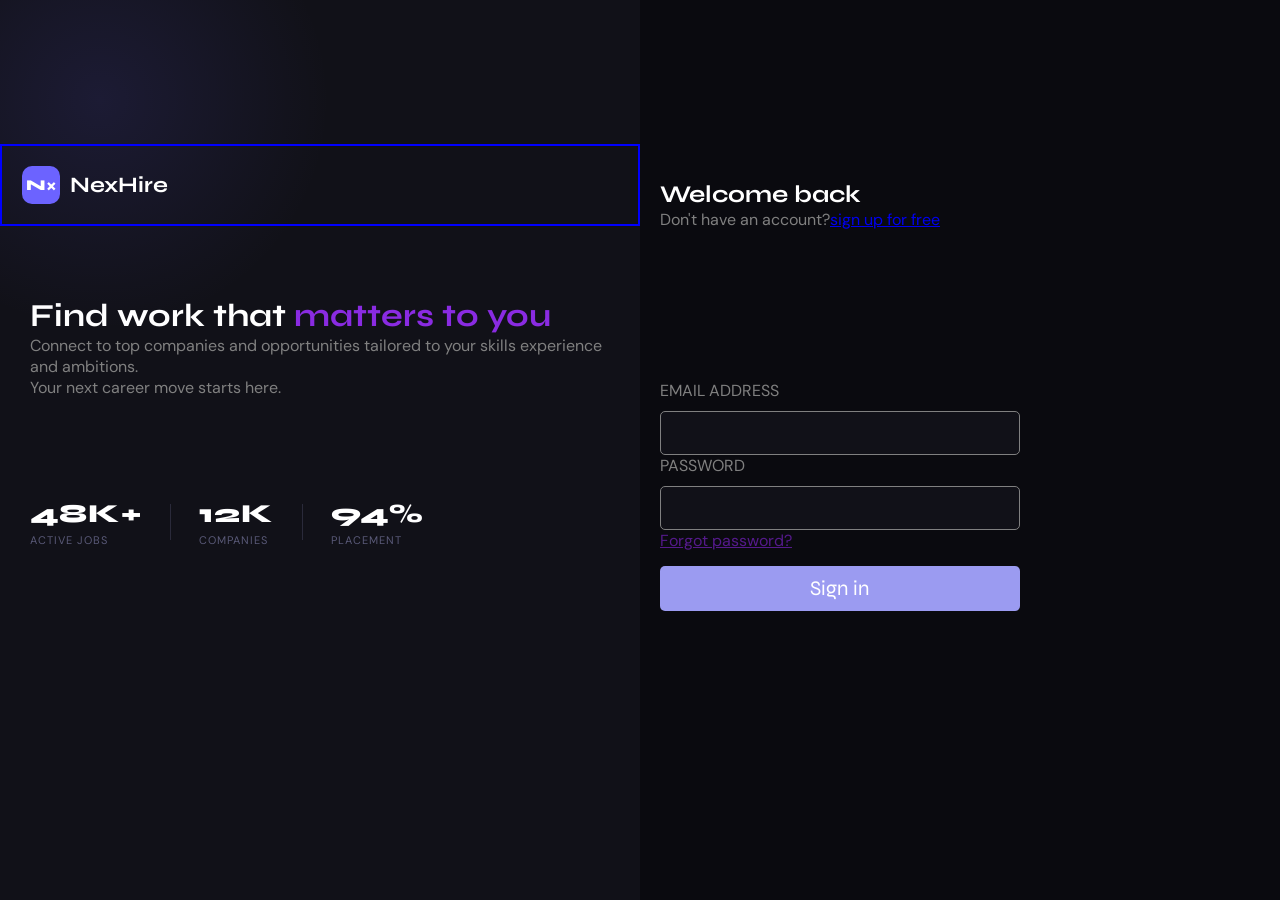
==== Job_Finder/frontend/HTML/login.html @ b122c4f0 "initial commit" ====
<!DOCTYPE html>
<html lang="en">
<head>
    <meta charset="UTF-8">
    <meta name="viewport" content="width=device-width, initial-scale=1.0">
    <title>Log in</title>
    <link rel="stylesheet" href="../CSS/login.css">
    <link href="https://fonts.googleapis.com/css2?family=Syne:wght@400;600;700;800&family=DM+Sans:wght@300;400;500&display=swap" rel="stylesheet">
</head>
<body>
    <div class="main-container">
            <div class="half" style="background-color: #111118;">
                <div class="content">
                    <div class="logo">
                        <div class="logo-icon">N×</div>
                        <span class="logo-text">NexHire</span>
                    </div>
                    <div class="box">
                        <h1><span style="color:white;">Find work that</span><span style="color: blueviolet;"> matters to you</span></h1>
                        <p>
                            Connect to top companies and opportunities
                            tailored to your skills experience and ambitions.<br>
                            Your next career move starts here.
                        </p>
                    </div>
                    <div class="box">
                        <div class="stat-row">
                            <div class="stat">
                                <span class="stat-num">48K+</span>
                                <span class="stat-label">Active Jobs</span>
                            </div>
                            <div class="stat-divider"></div>
                            <div class="stat">
                                <span class="stat-num">12K</span>
                                <span class="stat-label">Companies</span>
                            </div>
                            <div class="stat-divider"></div>
                            <div class="stat">
                                <span class="stat-num">94%</span>
                                <span class="stat-label">Placement</span>
                            </div>
                        </div>
                    </div>
                </div>
            </div>
            <div class="half" style="background-color: #0a0a0f;">
                <div class="content">
                    <div class="first">
                        <h2>Welcome back</h2>
                        <span>Don't have an account?<a href="../HTML/index.html">sign up for free</a></span>
                    </div>
                    <div>
                        <div class="input">
                            <label for="email">EMAIL ADDRESS</label>
                            <input id="email" type="email">
                            <label for="password">PASSWORD</label>
                            <input id="password" type="password">
                            <a href="">Forgot password?</a>
                            <div class="button">
                                <button id="btn">Sign in</button>
                            </div>
                        </div>
                       
                    </div>
                    
                </div>
            </div>
    </div>
</body>
</html>
---- Job_Finder/frontend/CSS/login.css ----
*{
    margin: 0;
    box-sizing: border-box;
}

body{
    height: 100vh;
    font-family: 'DM Sans', sans-serif;
}

.main-container{
    display: flex;
    height: 100%;
}

h1, h2, h3, .logo{
  font-family: 'Syne', sans-serif;
  color: white;
}

.logo {
  display: flex;
  align-items: center;
  gap: 10px;
  margin-bottom: 40px;
  border: 2px solid blue;
  padding: 20px;
}

.logo-icon {
  width: 38px;
  height: 38px;
  background: #6c63ff;
  border-radius: 10px;
  display: flex;
  align-items: center;
  justify-content: center;
  font-family: 'Syne', sans-serif;
  font-weight: 800;
  font-size: 15px;
  color: white;
}

.logo-text {
  font-family: 'Syne', sans-serif;
  font-weight: 700;
  font-size: 22px;
  color: white;
}

.half{
 
    width: 100%;
    display: flex;
    flex-direction: column;
    background-color: black;
    color:grey;
}

.box{
    padding: 30px;
  
}

.stat-row {
  display: flex;
  gap: 28px;
  align-items: center;
  margin-top: 40px;
 
}

.stat {
  display: flex;
  flex-direction: column;
  gap: 4px;
 
}

.stat-num {
  font-family: 'Syne', sans-serif;
  font-size: 26px;
  font-weight: 800;
  color: white;
  letter-spacing: 1px;
}

.stat-label {
  font-size: 11px;
  color: #5a5a78;
  text-transform: uppercase;
  letter-spacing: 1px;
}

.stat-divider {
  width: 1px;
  height: 36px;
  background: #2a2a3a;
}

.content{
   
    display: flex;
    flex-direction: column;
    justify-content: center;
    height:80%;
   
   
}

.first{
    display: flex;
    flex-direction: column;
    height:100%;
    padding:20px;
    height:200px;
}

.input{
    display: flex;
    flex-direction: column;
    height:100%;
    padding:20px;
    height: 200px;
}

button{
    border: none;
    border-radius: 5px;
    width:60%;
    padding: 10px;
    margin-top: 15px;
    background-color:rgb(155, 155, 241);
    transition: transform 0.2s ease, box-shadow 0.2s ease;
    color: white;
    font-size:1.3rem;
    font-family: 'Syne', sans-serif;
}

button:hover{
    cursor: pointer;
    transform: translateY(-2px);
    box-shadow: 0 8px 20px rgba(108, 99, 255, 0.35);
}

input{
    padding: 10px;
    width: 60%;
    margin-top:10px;
    outline: none;
    border:1px solid grey;
    border-radius: 5px;
    color: grey;
    background-color:#111118 ;
    font-size: 1.2rem;
  
}

input:focus {
  border-color: #6c63ff;
  box-shadow: 0 0 0 3px rgba(108, 99, 255, 0.15);
  transition: all 0.2s ease;
}


@keyframes fadeUp {
  from {
    opacity: 0;
    transform: translateY(20px);
  }
  to {
    opacity: 1;
    transform: translateY(0);
  }
}

.logo        { animation: fadeUp 0.5s ease forwards; }
.hero-title  { animation: fadeUp 0.6s ease 0.1s both; }
.hero-desc   { animation: fadeUp 0.6s ease 0.2s both; }
.stat-row    { animation: fadeUp 0.6s ease 0.3s both; }



.half:first-child {
  background: #111118;
  position: relative;
  overflow: hidden;
}

.half:first-child::before {
  content: '';
  position: absolute;
  top: -150px;
  left: -150px;
  width: 500px;
  height: 500px;
  background: radial-gradient(circle, rgba(108,99,255,0.12) 0%, transparent 65%);
  pointer-events: none;
}
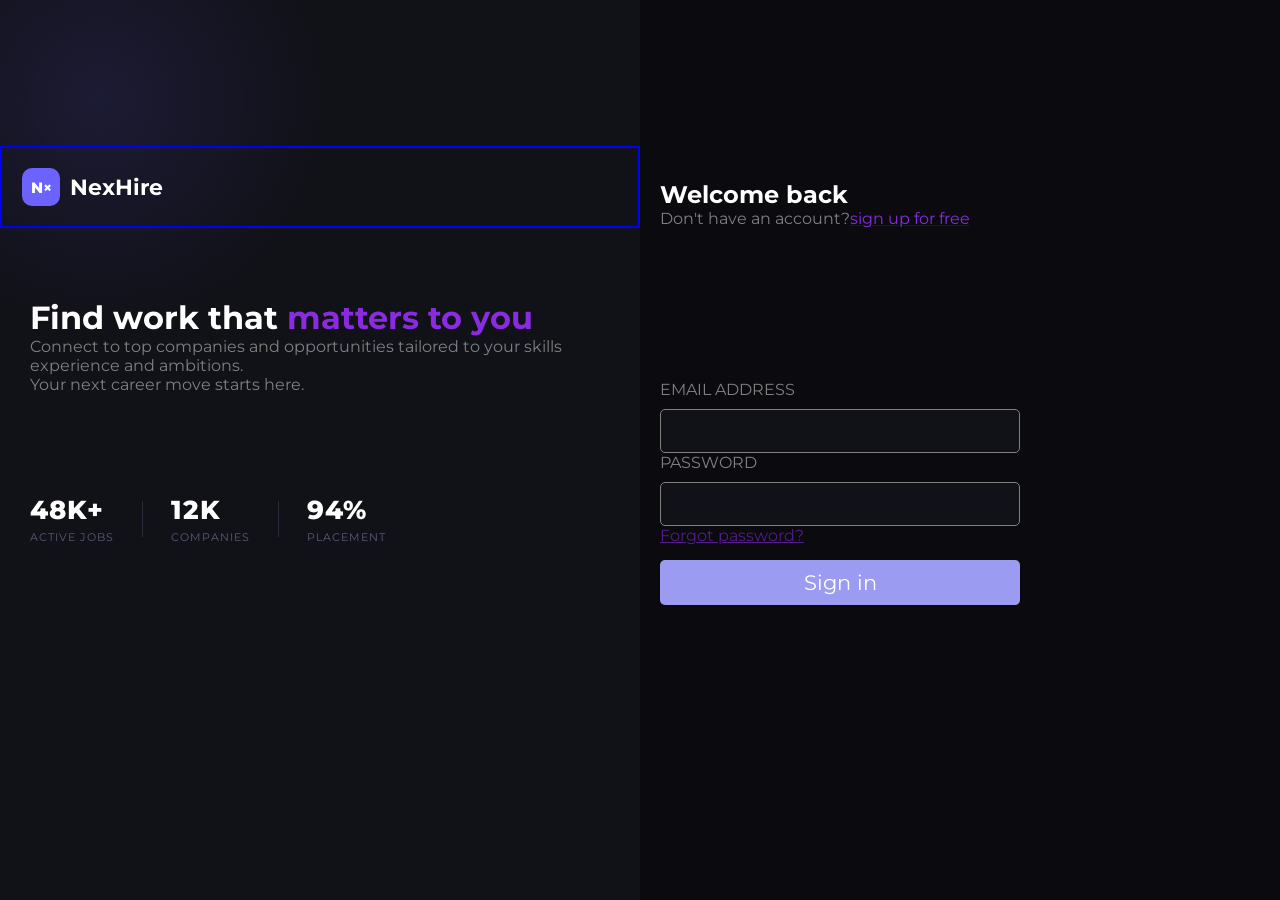
==== commit 127aed0e: "merge stage 1" ====
--- a/Job_Finder/frontend/HTML/login.html
+++ b/Job_Finder/frontend/HTML/login.html
@@ -5,7 +5,8 @@
     <meta name="viewport" content="width=device-width, initial-scale=1.0">
     <title>Log in</title>
     <link rel="stylesheet" href="../CSS/login.css">
-    <link href="https://fonts.googleapis.com/css2?family=Syne:wght@400;600;700;800&family=DM+Sans:wght@300;400;500&display=swap" rel="stylesheet">
+    <link href="https://fonts.googleapis.com/css2?family=Montserrat:wght@300;400;500;600;700&display=swap" rel="stylesheet">
+    
 </head>
 <body>
     <div class="main-container">
@@ -47,7 +48,7 @@
                 <div class="content">
                     <div class="first">
                         <h2>Welcome back</h2>
-                        <span>Don't have an account?<a href="../HTML/index.html">sign up for free</a></span>
+                        <span>Don't have an account?<a href="../HTML/index.html"><span style="color:blueviolet; font-size:1rem;">sign up for free</span></a></span>
                     </div>
                     <div>
                         <div class="input">
@@ -66,5 +67,6 @@
                 </div>
             </div>
     </div>
+    <script src="../JS/app.js"></script>
 </body>
 </html>
--- a/Job_Finder/frontend/CSS/login.css
+++ b/Job_Finder/frontend/CSS/login.css
@@ -5,7 +5,7 @@
 
 body{
     height: 100vh;
-    font-family: 'DM Sans', sans-serif;
+    font-family:"Montserrat", sans-serif;
 }
 
 .main-container{
@@ -14,7 +14,7 @@
 }
 
 h1, h2, h3, .logo{
-  font-family: 'Syne', sans-serif;
+   font-family:"Montserrat", sans-serif;
   color: white;
 }
 
@@ -35,14 +35,14 @@
   display: flex;
   align-items: center;
   justify-content: center;
-  font-family: 'Syne', sans-serif;
+  font-family: 'Montserrat', sans-serif;
   font-weight: 800;
   font-size: 15px;
   color: white;
 }
 
 .logo-text {
-  font-family: 'Syne', sans-serif;
+  font-family: 'Montserrat', sans-serif;
   font-weight: 700;
   font-size: 22px;
   color: white;
@@ -78,7 +78,7 @@
 }
 
 .stat-num {
-  font-family: 'Syne', sans-serif;
+  font-family: 'Montserrat', sans-serif;
   font-size: 26px;
   font-weight: 800;
   color: white;
@@ -134,7 +134,7 @@
     transition: transform 0.2s ease, box-shadow 0.2s ease;
     color: white;
     font-size:1.3rem;
-    font-family: 'Syne', sans-serif;
+    font-family:"Montserrat", sans-serif ;
 }
 
 button:hover{
@@ -156,10 +156,26 @@
   
 }
 
+
+
 input:focus {
   border-color: #6c63ff;
   box-shadow: 0 0 0 3px rgba(108, 99, 255, 0.15);
   transition: all 0.2s ease;
+}
+
+@keyframes shake {
+  0% { transform: translateX(0); }
+  20% { transform: translateX(-6px); }
+  40% { transform: translateX(6px); }
+  60% { transform: translateX(-6px); }
+  80% { transform: translateX(6px); }
+  100% { transform: translateX(0); }
+}
+
+.shake {
+  animation: shake 0.3s;
+  border: 2px solid red;
 }
 
 
